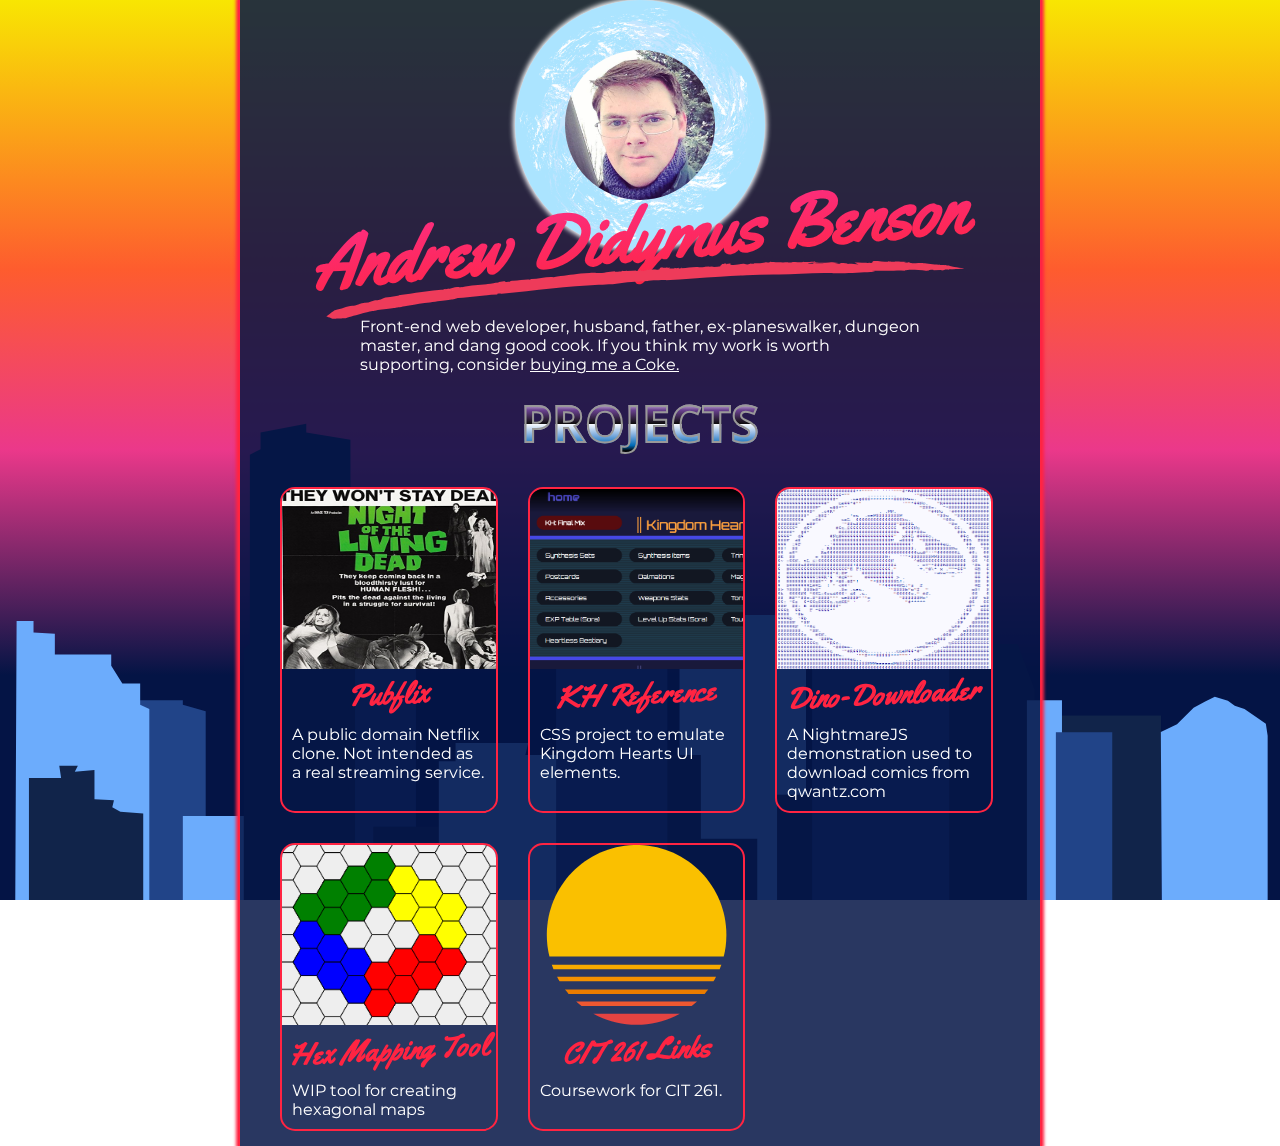
==== index.html @ 4eb5bc78 "pubflix hotfix" ====
<!doctype html>

<html lang="en">

<head>
    <meta charset="utf-8">

    <title>Andrew Didymus Benson</title>

    <link rel="stylesheet" href="./styles.css">

    <link href="https://fonts.googleapis.com/css?family=Sarina|Open+Sans:800|Yellowtail|Montserrat" rel="stylesheet">

</head>

<body>
    <script src="./scripts.js"></script>
    <div class="mybg"><img src="./img/skyline.svg"/></div>
    <div class="wrapper">
        <div class="rows">
            <div class="bg"></div>
            <div class="billboard">
                <div class="img-frame"></div>
                <div class="img-wrap"><img id="selfie" src="./img/me.jpg" alt="Dashing photo of Andrew Didymus Benson wearing a fetching scarf."></div>

                <h1>Andrew Didymus Benson<div class="stroke"></div></h1>

                <p class="subtitle">Front-end web developer, husband, father, ex-planeswalker, dungeon master, and dang good cook. If you think my work is worth supporting, consider <a href="http://paypal.me/theonlydidymus/1.56">buying me a Coke.</a></p>
            </div>
            <div class="projects">
                <h2>PROJECTS</h2>
                <div class="cards">
                        <div class="card">
                                <a href="./pubflix">
                                    <div class="card-img">
                                        <img src="./img/livingdead.jpg">
                                    </div>
                                    <div class="card-title">
                                        <h3>Pubflix</h3>
                                    </div>
                                    <div class="card-display">
                                        <p>A public domain Netflix clone. Not intended as a real streaming service.</p>
                                    </div>
                                </a>
                            </div>
                    <div class="card">
                        <a href="https://didymusbenson.github.io/kh-tools/">
                            <div class="card-img">
                                <img src="./img/khtools.PNG">
                            </div>
                            <div class="card-title">
                                <h3>KH Reference</h3>
                            </div>
                            <div class="card-display">
                                <p>CSS project to emulate Kingdom Hearts UI elements.</p>
                            </div>
                        </a>
                    </div>

                    <div class="card">
                        <a href="https://github.com/didymusbenson/download-dinosaurs">
                            <div class="card-img">
                                <img src="./img/dinodownload.PNG">
                            </div>
                            <div class="card-title">
                                <h3>Dino-Downloader</h3>
                            </div>
                            <div class="card-display">
                                <p>A NightmareJS demonstration used to download comics from qwantz.com</p>
                            </div>
                        </a>
                    </div>
                    <div class="card">
                        <a href="https://didymusbenson.github.io/Hex-Mapping-Tool/">
                            <div class="card-img">
                                <img src="./img/hexmaps.PNG">
                            </div>
                            <div class="card-title">
                                <h3>Hex Mapping Tool</h3>
                            </div>
                            <div class="card-display">
                                <p>WIP tool for creating hexagonal maps</p>
                            </div>
                        </a>
                    </div>

                    <div class="card">
                        <a href="./cit261">
                            <div class="card-img">
                                <img src="./img/moon2.svg">
                            </div>
                            <div class="card-title">
                                <h3>CIT 261 Links</h3>
                            </div>
                            <div class="card-display">
                                <p>Coursework for CIT 261.</p>
                            </div>
                        </a>
                    </div>


                </div>
                <div>
                    <p class="subtitle"></p>
                </div>
            </div>
        </div>


    </div>
</body>

</html>
---- styles.css ----
body{margin:0;
    }
.mybg{
    height:100vh;
    width:100vw;
    position:fixed;
    overflow:hidden;
    background-attachment:fixed;
    background-size:100vh 100vw;
    background:linear-gradient(0deg, #041445 25%, #EB388A 50%, #FE5C2E 70%, #F8E602);
}
.mybg img{
    position:absolute;
    bottom:-50px;
}
/****** GLOBAL STYLES ****************/
.img-wrap{border-radius:9999em; height:150px; width:150px; position:relative; overflow:hidden;display:inline-block;}
.img-wrap img{ width:100%;}
#selfie{margin-top:-10px;}
/*************************************/
.img-frame{position:absolute;border-radius:9999em;height:250px;width:250px;left:calc(50% - 125px); top:0px;
background:#C1E3FE;
background-image:url('./img/moon.PNG');
 background-size:cover;

     box-shadow: 0 0 5px 2px #fff;
    box-sizing:border-box;
}


h1{margin-top:-20px;position:relative;font-family:'Yellowtail',sans-serif;color:#FF2442; font-size:75px; margin-bottom:30px;
  background: -webkit-linear-gradient(#FB2F88, #FF2442);
  -webkit-background-clip: text;
  -webkit-text-fill-color: transparent;

    z-index:1;
    transform:rotate(-5deg);
}
.stroke{position:absolute;
    z-index:0;
    background-image:url('./img/underline.svg');background-repeat:no-repeat; background-size:100% 100%;
    height:30px;width:80%;left:10%;bottom:-10px;

}



h2{margin:15px;
    font-family:'Open Sans',sans-serif;color:#FEC900;font-size:50px;font-weight:bold;

  background: rgba(252,242,253,1);
background: -moz-linear-gradient(top, rgba(252,242,253,1) 0%, rgba(252,242,253,1) 18%, rgba(106,65,144,1) 31%, rgba(15,13,15,1) 51%, rgba(253,253,255,1) 51%, rgba(124,171,222,1) 68%, rgba(0,106,181,1) 83%, rgba(0,0,0,1) 91%, rgba(0,0,0,1) 100%);
background: -webkit-gradient(left top, left bottom, color-stop(0%, rgba(252,242,253,1)), color-stop(18%, rgba(252,242,253,1)), color-stop(31%, rgba(106,65,144,1)), color-stop(51%, rgba(15,13,15,1)), color-stop(51%, rgba(253,253,255,1)), color-stop(68%, rgba(124,171,222,1)), color-stop(83%, rgba(0,106,181,1)), color-stop(91%, rgba(0,0,0,1)), color-stop(100%, rgba(0,0,0,1)));
background: -webkit-linear-gradient(top, rgba(252,242,253,1) 0%, rgba(252,242,253,1) 18%, rgba(106,65,144,1) 31%, rgba(15,13,15,1) 51%, rgba(253,253,255,1) 51%, rgba(124,171,222,1) 68%, rgba(0,106,181,1) 83%, rgba(0,0,0,1) 91%, rgba(0,0,0,1) 100%);
background: -o-linear-gradient(top, rgba(252,242,253,1) 0%, rgba(252,242,253,1) 18%, rgba(106,65,144,1) 31%, rgba(15,13,15,1) 51%, rgba(253,253,255,1) 51%, rgba(124,171,222,1) 68%, rgba(0,106,181,1) 83%, rgba(0,0,0,1) 91%, rgba(0,0,0,1) 100%);
background: -ms-linear-gradient(top, rgba(252,242,253,1) 0%, rgba(252,242,253,1) 18%, rgba(106,65,144,1) 31%, rgba(15,13,15,1) 51%, rgba(253,253,255,1) 51%, rgba(124,171,222,1) 68%, rgba(0,106,181,1) 83%, rgba(0,0,0,1) 91%, rgba(0,0,0,1) 100%);
background: linear-gradient(to bottom, rgba(252,242,253,1) 0%, rgba(252,242,253,1) 18%, rgba(106,65,144,1) 31%, rgba(15,13,15,1) 51%, rgba(253,253,255,1) 51%, rgba(124,171,222,1) 68%, rgba(0,106,181,1) 83%, rgba(0,0,0,1) 91%, rgba(0,0,0,1) 100%);
filter: progid:DXImageTransform.Microsoft.gradient( startColorstr='#fcf2fd', endColorstr='#000000', GradientType=0 );

  -webkit-background-clip: text;
  -webkit-text-fill-color: transparent;

    /*Make it better */
   -webkit-text-stroke: 2px #999;

}



.wrapper{display:flex; clear:both; justify-content:center;align-items:center;}

.rows{text-align:center;width:800px;position:relative; border-left:2px solid #FF2442; border-right:2px solid #FF2442;;background:rgba(4,20,69,0.85);min-height:100vh; box-shadow:0px 0px 3px 2px #FF2442; }
.billboard{ padding-top:50px;}
.subtitle{color:white; font-family:'Montserrat',sans-serif;width:70%;margin:0 auto; text-align:left;}
.projects{padding:0px 25px;
/*    background-image:url('./img/rwave.svg');*/

    background-repeat:no-repeat; background-position:center;

}


.centered{text-align:center;}
.cards{display:flex;flex-flow:row wrap;}
.card:hover{box-shadow:0px 0px 3px 2px #FF2442; transition:0.2s ease-out; transform: scale(1.05);}

.card{
    flex: 0 calc(33% - 34px);
    min-height:250px;
    border-radius:15px;
    overflow:hidden;
    margin:15px;
    cursor:pointer;
    transition:0.2s ease-out;
    border:2px solid #FF2442;
    font-family:'Montserrat',sans-serif;
}

.card-img{width:100%;height:180px; overflow:hidden;}
.card-img img{ height:180px;min-width:100%;}
.card-title h3{margin:5px;font-family:'Yellowtail';font-size:30px; color:#FF2442;font-weight:bold;transform:rotate(-3deg);}
.card-display p{margin:10px;text-align:left;}
.card a{text-decoration:none; color:white;}
.subtitle a{color:white;}



/*************** CIT 261 ********************/
#cit261{    width:40%; margin-left:30%;}
 .cit261{
     text-decoration:none;
      background-image:url(./img/moon2.svg);
     background-color:#ffc55a;
     background-size:20% auto;
     background-repeat:no-repeat;
     background-position:center 60px;
    border:2px solid #FF2442;
    border-radius:15px;
     transition: 0.2s ease-out;
}
.cit261:hover{
    background-position:center center;
    background-size:110% auto;
    box-shadow:0px 0px 3px 2px #FF2442;
    transform: scale(1.05);
    transition:scale 0.2s ease-out, background .5s ease-out;
}

.cit261 p{ transform:rotate(-3deg);padding:5px 10px;margin:0;    }
.cit261link{
    font-family:'Yellowtail';
    font-size:30px;
    color: #FF2442;
    font-weight:bold;
    text-decoration:none;
}



/***********************************************************************************
************** MEDIA SCREENS *******************************************************
***********************************************************************************/
/* Smartphones (portrait and landscape) ----------- */
@media only screen and (min-device-width : 320px) and (max-device-width : 480px) {
/* Styles */
}

/* Smartphones (landscape) ----------- */
@media only screen and (min-width : 321px) {
/* Styles */
}

/* Smartphones (portrait) ----------- */
@media only screen and (max-width : 320px) {
/* Styles */
}

/* iPads (portrait and landscape) ----------- */
@media only screen and (min-device-width : 768px) and (max-device-width : 1024px) {
/* Styles */
}

/* iPads (landscape) ----------- */
@media only screen and (min-device-width : 768px) and (max-device-width : 1024px) and (orientation : landscape) {
/* Styles */
}

/* iPads (portrait) ----------- */
@media only screen and (min-device-width : 768px) and (max-device-width : 1024px) and (orientation : portrait) {
/* Styles */
}
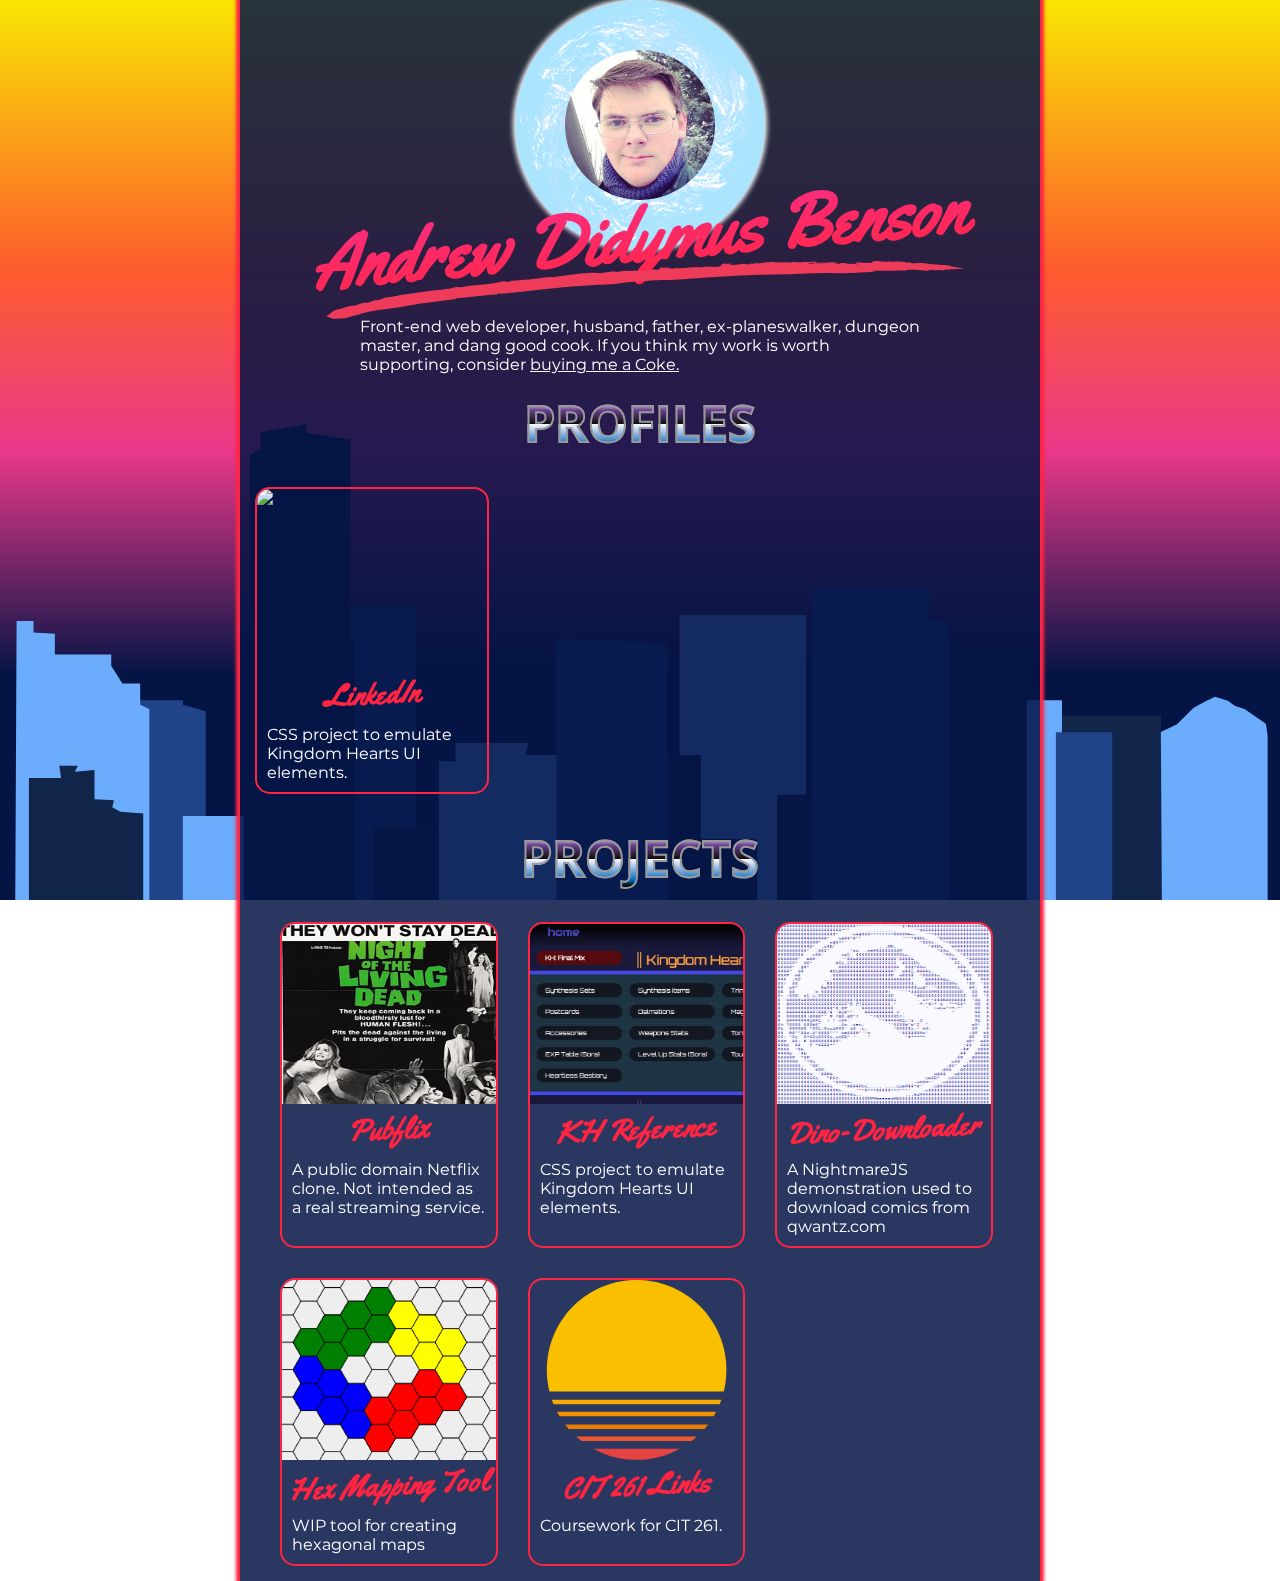
==== commit 2bd8ea9c: "modified some junk" ====
--- a/index.html
+++ b/index.html
@@ -26,7 +26,27 @@
                 <h1>Andrew Didymus Benson<div class="stroke"></div></h1>
 
                 <p class="subtitle">Front-end web developer, husband, father, ex-planeswalker, dungeon master, and dang good cook. If you think my work is worth supporting, consider <a href="http://paypal.me/theonlydidymus/1.56">buying me a Coke.</a></p>
+
             </div>
+             <div>
+                 <h2>PROFILES</h2>
+                 <div class="cards">
+                  <div class="card">
+                        <a href="https://www.linkedin.com/in/didymus">
+                            <div class="card-img">
+                                <img src="./img/in.PNG">
+                            </div>
+                            <div class="card-title">
+                                <h3>LinkedIn</h3>
+                            </div>
+                            <div class="card-display">
+                                <p>CSS project to emulate Kingdom Hearts UI elements.</p>
+                            </div>
+                        </a>
+                    </div>
+
+                 </div>
+                </div>
             <div class="projects">
                 <h2>PROJECTS</h2>
                 <div class="cards">
--- a/styles.css
+++ b/styles.css
@@ -67,7 +67,7 @@
 
 
 
-.wrapper{display:flex; clear:both; justify-content:center;align-items:center;}
+.wrapper{display:flex; justify-content:center;align-items:center;}
 
 .rows{text-align:center;width:800px;position:relative; border-left:2px solid #FF2442; border-right:2px solid #FF2442;;background:rgba(4,20,69,0.85);min-height:100vh; box-shadow:0px 0px 3px 2px #FF2442; }
 .billboard{ padding-top:50px;}
@@ -134,7 +134,9 @@
     font-weight:bold;
     text-decoration:none;
 }
+/********************/
 
+/********************/
 
 
 /***********************************************************************************
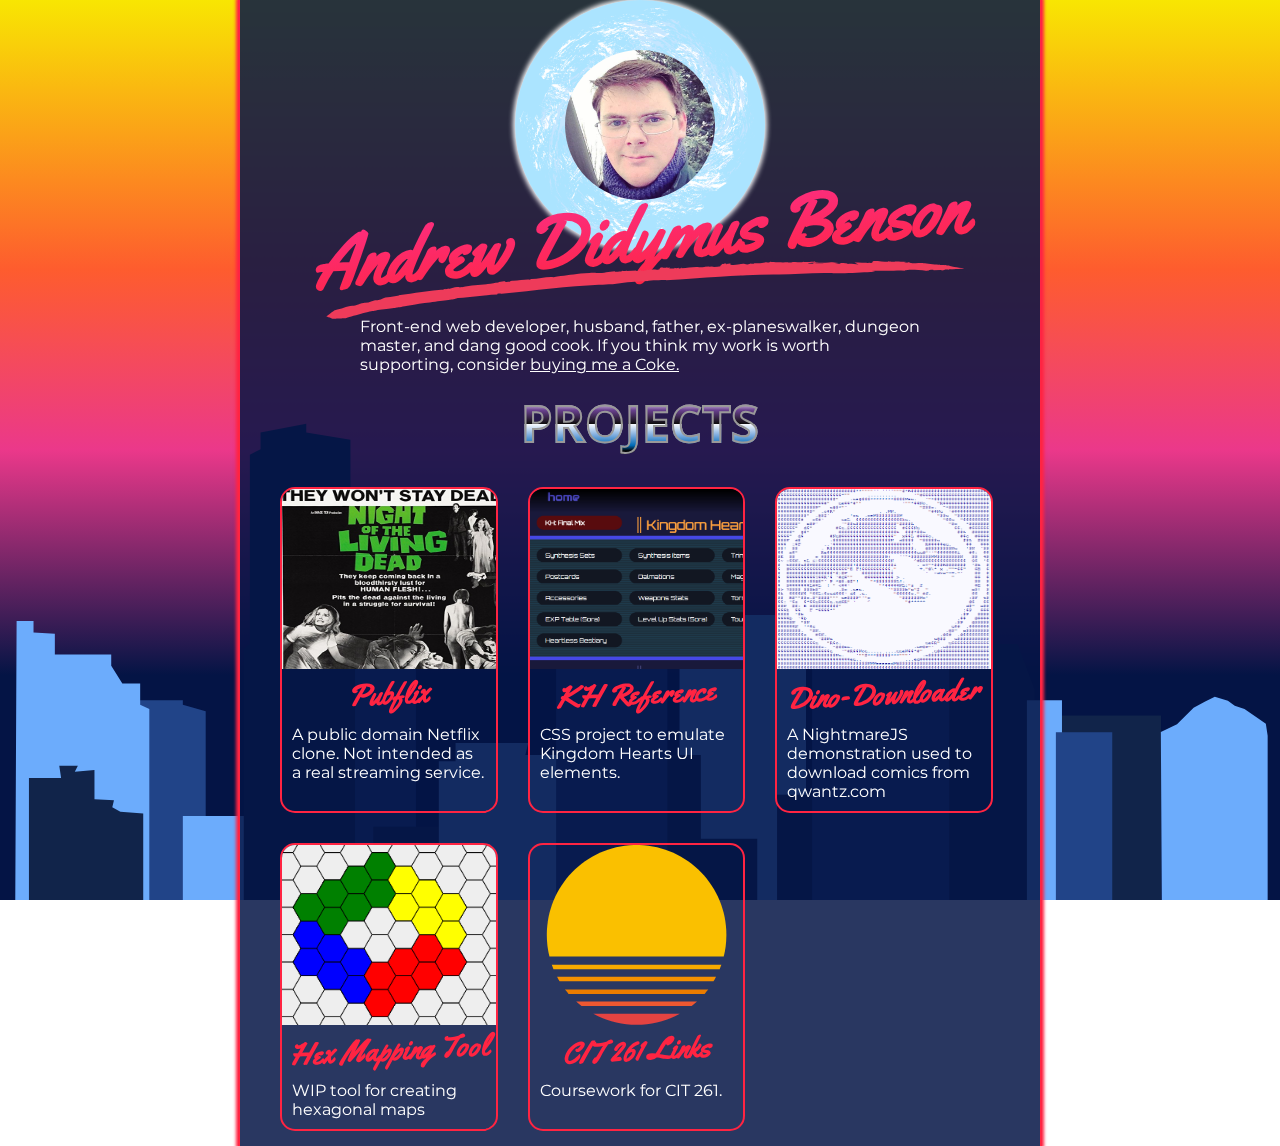
==== commit ece4a896: "hotfix" ====
--- a/index.html
+++ b/index.html
@@ -28,6 +28,7 @@
                 <p class="subtitle">Front-end web developer, husband, father, ex-planeswalker, dungeon master, and dang good cook. If you think my work is worth supporting, consider <a href="http://paypal.me/theonlydidymus/1.56">buying me a Coke.</a></p>
 
             </div>
+<!--
              <div>
                  <h2>PROFILES</h2>
                  <div class="cards">
@@ -47,6 +48,7 @@
 
                  </div>
                 </div>
+-->
             <div class="projects">
                 <h2>PROJECTS</h2>
                 <div class="cards">
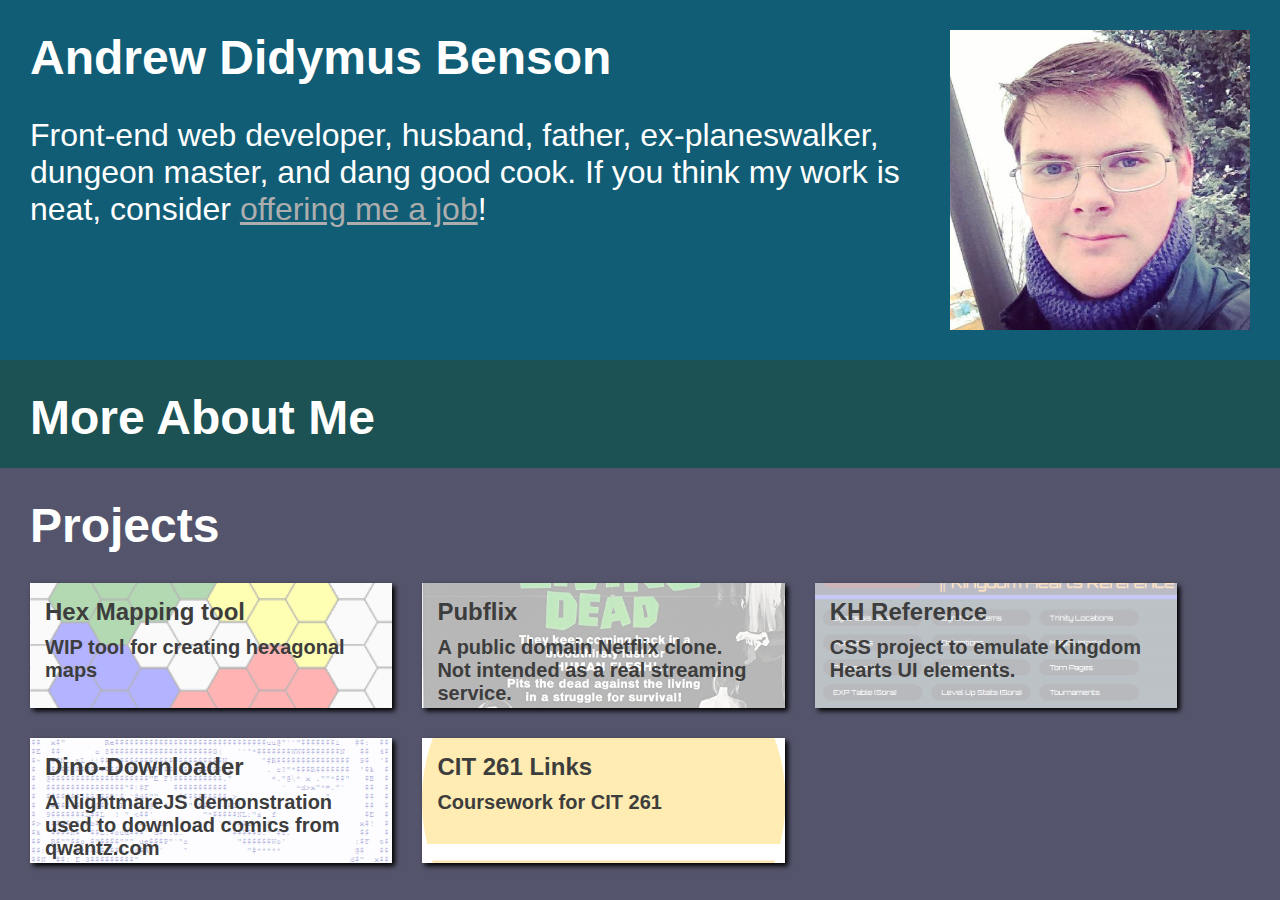
==== commit 441e7cbc: "finger's crossed!" ====
--- a/index.html
+++ b/index.html
@@ -1,135 +1,77 @@
 <!doctype html>
-
 <html lang="en">
-
 <head>
     <meta charset="utf-8">
+    <title>Andrew Didymus Benson</title>
+    <link rel="stylesheet" href="./styles.css">
+    <link href="https://fonts.googleapis.com/css?family=Sarina|Open+Sans:800|Yellowtail|Montserrat" rel="stylesheet">
+</head>
+<body>
+    <div class="section billboard">
+        <div>
+            <div>
+                <h2>Andrew Didymus Benson</h2>
+                <p>Front-end web developer, husband, father, ex-planeswalker, dungeon master, and dang good cook. If you think my work is neat, consider <a href="https://linkedin.com/in/didymus">offering me a job</a>!</p>
+            </div>
+            <div class="selfie"></div>
+        </div>
+    </div>
+    <div class="section about collapse">
+        <h2>More About Me</h2>
+        <div>
+            <p>I've spent the past four years studying to be the best at what I do. From classwork, to professional projects, to personal passion projects, I'm constantly improving my development skills. I just love learning new things.</p>
+            <p>Some of my favorite things include Science Fiction, Kung Fu, meaty pizza, homemade alfredo sauce, and Spider-Man. Ask me about my favorite comics and we can talk all day about <em>Spidey Loves MJ</em>, an underrated classic.</p>
+            <p>In the workplace I bring a sense of teamwork, urgency, and precision. I'll champion Agile methods forever. I hope to work somewhere that I can be challenged, and accomplish something meaningful I can be proud of.</p>
+        </div>
+    </div>
+    <div class="section projects">
+        <h2>Projects</h2>
+        <div class="cards">
+            <div class="card" style="background-image:url(./img/hexmaps.PNG);">
+                <a href="./Hex-Mapping-Tool">
+                <div class="carddesc" >
+                <h3>Hex Mapping tool</h3>
+                    <p>WIP tool for creating hexagonal maps</p>
+                </div>
+                </a>
+            </div>
+                        <div class="card" style="background-image:url(./img/livingdead.jpg);">
+                <a href="./pubflix">
+                <div class="carddesc">
+                <h3>Pubflix</h3>
+                    <p>A public domain Netflix clone. Not intended as a real streaming service.</p>
+                </div>
+                </a>
+            </div>
+                        <div class="card" style="background-image:url(./img/khtools.PNG);">
+                <a href="./kh-tools">
+                <div class="carddesc">
+                <h3>KH Reference</h3>
+                    <p>CSS project to emulate Kingdom Hearts UI elements.</p>
+                </div>
+                </a>
+            </div>
+                        <div class="card" style="background-image:url(./img/dinodownload.PNG);">
+                <a href="https://github.com/didymusbenson/download-dinosaurs">
 
-    <title>Andrew Didymus Benson</title>
-
-    <link rel="stylesheet" href="./styles.css">
-
-    <link href="https://fonts.googleapis.com/css?family=Sarina|Open+Sans:800|Yellowtail|Montserrat" rel="stylesheet">
-
-</head>
-
-<body>
-    <script src="./scripts.js"></script>
-    <div class="mybg"><img src="./img/skyline.svg"/></div>
-    <div class="wrapper">
-        <div class="rows">
-            <div class="bg"></div>
-            <div class="billboard">
-                <div class="img-frame"></div>
-                <div class="img-wrap"><img id="selfie" src="./img/me.jpg" alt="Dashing photo of Andrew Didymus Benson wearing a fetching scarf."></div>
-
-                <h1>Andrew Didymus Benson<div class="stroke"></div></h1>
-
-                <p class="subtitle">Front-end web developer, husband, father, ex-planeswalker, dungeon master, and dang good cook. If you think my work is worth supporting, consider <a href="http://paypal.me/theonlydidymus/1.56">buying me a Coke.</a></p>
-
+                <div class="carddesc">
+                <h3>Dino-Downloader</h3>
+                    <p>A NightmareJS demonstration used to download comics from qwantz.com</p>
+                </div>
+                </a>
             </div>
-<!--
-             <div>
-                 <h2>PROFILES</h2>
-                 <div class="cards">
-                  <div class="card">
-                        <a href="https://www.linkedin.com/in/didymus">
-                            <div class="card-img">
-                                <img src="./img/in.PNG">
-                            </div>
-                            <div class="card-title">
-                                <h3>LinkedIn</h3>
-                            </div>
-                            <div class="card-display">
-                                <p>CSS project to emulate Kingdom Hearts UI elements.</p>
-                            </div>
-                        </a>
-                    </div>
-
-                 </div>
+                        <div class="card" style="background-image:url(./img/moon2.svg);">
+                <a href="./cit261">
+                <div class="carddesc">
+                <h3>CIT 261 Links</h3>
+                    <p>Coursework for CIT 261</p>
                 </div>
--->
-            <div class="projects">
-                <h2>PROJECTS</h2>
-                <div class="cards">
-                        <div class="card">
-                                <a href="./pubflix">
-                                    <div class="card-img">
-                                        <img src="./img/livingdead.jpg">
-                                    </div>
-                                    <div class="card-title">
-                                        <h3>Pubflix</h3>
-                                    </div>
-                                    <div class="card-display">
-                                        <p>A public domain Netflix clone. Not intended as a real streaming service.</p>
-                                    </div>
-                                </a>
-                            </div>
-                    <div class="card">
-                        <a href="https://didymusbenson.github.io/kh-tools/">
-                            <div class="card-img">
-                                <img src="./img/khtools.PNG">
-                            </div>
-                            <div class="card-title">
-                                <h3>KH Reference</h3>
-                            </div>
-                            <div class="card-display">
-                                <p>CSS project to emulate Kingdom Hearts UI elements.</p>
-                            </div>
-                        </a>
-                    </div>
-
-                    <div class="card">
-                        <a href="https://github.com/didymusbenson/download-dinosaurs">
-                            <div class="card-img">
-                                <img src="./img/dinodownload.PNG">
-                            </div>
-                            <div class="card-title">
-                                <h3>Dino-Downloader</h3>
-                            </div>
-                            <div class="card-display">
-                                <p>A NightmareJS demonstration used to download comics from qwantz.com</p>
-                            </div>
-                        </a>
-                    </div>
-                    <div class="card">
-                        <a href="https://didymusbenson.github.io/Hex-Mapping-Tool/">
-                            <div class="card-img">
-                                <img src="./img/hexmaps.PNG">
-                            </div>
-                            <div class="card-title">
-                                <h3>Hex Mapping Tool</h3>
-                            </div>
-                            <div class="card-display">
-                                <p>WIP tool for creating hexagonal maps</p>
-                            </div>
-                        </a>
-                    </div>
-
-                    <div class="card">
-                        <a href="./cit261">
-                            <div class="card-img">
-                                <img src="./img/moon2.svg">
-                            </div>
-                            <div class="card-title">
-                                <h3>CIT 261 Links</h3>
-                            </div>
-                            <div class="card-display">
-                                <p>Coursework for CIT 261.</p>
-                            </div>
-                        </a>
-                    </div>
+                </a>
+            </div>
 
 
-                </div>
-                <div>
-                    <p class="subtitle"></p>
-                </div>
-            </div>
         </div>
-
-
     </div>
+<script src="./scripts.js"></script>
 </body>
-
 </html>
--- a/styles.css
+++ b/styles.css
@@ -1,173 +1,83 @@
-body{margin:0;
-    }
-.mybg{
-    height:100vh;
-    width:100vw;
-    position:fixed;
-    overflow:hidden;
-    background-attachment:fixed;
-    background-size:100vh 100vw;
-    background:linear-gradient(0deg, #041445 25%, #EB388A 50%, #FE5C2E 70%, #F8E602);
-}
-.mybg img{
-    position:absolute;
-    bottom:-50px;
-}
-/****** GLOBAL STYLES ****************/
-.img-wrap{border-radius:9999em; height:150px; width:150px; position:relative; overflow:hidden;display:inline-block;}
-.img-wrap img{ width:100%;}
-#selfie{margin-top:-10px;}
-/*************************************/
-.img-frame{position:absolute;border-radius:9999em;height:250px;width:250px;left:calc(50% - 125px); top:0px;
-background:#C1E3FE;
-background-image:url('./img/moon.PNG');
- background-size:cover;
+body{margin:0;font-family:sans-serif;background-color:#54556c;}
+a{color:#adadad;transition:.1s ease-in-out;}
+a:visited{color:#adadad; transition:.1s ease-in-out;}
+a:hover,a:active{color:white;transition:.1s ease-in-out;}
+/*BASIC RULES*/
+.section{max-height:100vh;bottom:0; width:100%;min-width:600px;}
+.section > div{max-height:40vh; display:flex;width:100%;flex-direction:row;  flex-wrap:wrap;}
+.section > h2{padding:30px;}
+.section  p{color: white;font-size:2rem;}
+h2{color:white; font-size:3rem; margin:0;}
 
-     box-shadow: 0 0 5px 2px #fff;
-    box-sizing:border-box;
+/*BILLBOARD*/
+.billboard{top:0;background-color:#115d76;z-index:0;height:360px;}
+.billboard > div > div{max-width:calc(100% - 360px);max-height:calc(40vh - 30px;);padding:30px;padding-right:0px;box-sizing:border-box;}
+.billboard .selfie{width:300px; margin:30px ; height:300px;background-image:url("./img/me.jpg"); background-size:cover; background-position:50% 50%;}
+.billboard h2{margin:0;}
+
+/*MORE ABOUT ME*/
+.about{ height:calc(3rem + 60px); background-color:#1c5253;position:relative;z-index:2;}
+
+.about{ height:calc(3rem + 60px); background-color:#1c5253;position:relative;z-index:2; }
+.about p {padding:0px 30px;margin:0; width:calc(33% - 60px); flex-grow:1; font-size:1.5rem;}
+.about{height:40vh;
+-webkit-transition: all 500ms cubic-bezier(0.145, 0.860, 0.390, 1);
+-webkit-transition: all 500ms cubic-bezier(0.145, 0.860, 0.390, 1.420);
+   -moz-transition: all 500ms cubic-bezier(0.145, 0.860, 0.390, 1.420);
+     -o-transition: all 500ms cubic-bezier(0.145, 0.860, 0.390, 1.420);
+        transition: all 500ms cubic-bezier(0.145, 0.860, 0.390, 1.420);
 }
 
 
-h1{margin-top:-20px;position:relative;font-family:'Yellowtail',sans-serif;color:#FF2442; font-size:75px; margin-bottom:30px;
-  background: -webkit-linear-gradient(#FB2F88, #FF2442);
-  -webkit-background-clip: text;
-  -webkit-text-fill-color: transparent;
-
-    z-index:1;
-    transform:rotate(-5deg);
-}
-.stroke{position:absolute;
-    z-index:0;
-    background-image:url('./img/underline.svg');background-repeat:no-repeat; background-size:100% 100%;
-    height:30px;width:80%;left:10%;bottom:-10px;
-
+.about.collapse{height:calc(3rem + 60px);
+-webkit-transition: all 500ms cubic-bezier(0.590, 0, 0.810, 0.095);
+-webkit-transition: all 500ms cubic-bezier(0.590, -0.150, 0.810, 0.095);
+   -moz-transition: all 500ms cubic-bezier(0.590, -0.150, 0.810, 0.095);
+     -o-transition: all 500ms cubic-bezier(0.590, -0.150, 0.810, 0.095);
+        transition: all 500ms cubic-bezier(0.590, -0.150, 0.810, 0.095);
 }
 
 
-
-h2{margin:15px;
-    font-family:'Open Sans',sans-serif;color:#FEC900;font-size:50px;font-weight:bold;
-
-  background: rgba(252,242,253,1);
-background: -moz-linear-gradient(top, rgba(252,242,253,1) 0%, rgba(252,242,253,1) 18%, rgba(106,65,144,1) 31%, rgba(15,13,15,1) 51%, rgba(253,253,255,1) 51%, rgba(124,171,222,1) 68%, rgba(0,106,181,1) 83%, rgba(0,0,0,1) 91%, rgba(0,0,0,1) 100%);
-background: -webkit-gradient(left top, left bottom, color-stop(0%, rgba(252,242,253,1)), color-stop(18%, rgba(252,242,253,1)), color-stop(31%, rgba(106,65,144,1)), color-stop(51%, rgba(15,13,15,1)), color-stop(51%, rgba(253,253,255,1)), color-stop(68%, rgba(124,171,222,1)), color-stop(83%, rgba(0,106,181,1)), color-stop(91%, rgba(0,0,0,1)), color-stop(100%, rgba(0,0,0,1)));
-background: -webkit-linear-gradient(top, rgba(252,242,253,1) 0%, rgba(252,242,253,1) 18%, rgba(106,65,144,1) 31%, rgba(15,13,15,1) 51%, rgba(253,253,255,1) 51%, rgba(124,171,222,1) 68%, rgba(0,106,181,1) 83%, rgba(0,0,0,1) 91%, rgba(0,0,0,1) 100%);
-background: -o-linear-gradient(top, rgba(252,242,253,1) 0%, rgba(252,242,253,1) 18%, rgba(106,65,144,1) 31%, rgba(15,13,15,1) 51%, rgba(253,253,255,1) 51%, rgba(124,171,222,1) 68%, rgba(0,106,181,1) 83%, rgba(0,0,0,1) 91%, rgba(0,0,0,1) 100%);
-background: -ms-linear-gradient(top, rgba(252,242,253,1) 0%, rgba(252,242,253,1) 18%, rgba(106,65,144,1) 31%, rgba(15,13,15,1) 51%, rgba(253,253,255,1) 51%, rgba(124,171,222,1) 68%, rgba(0,106,181,1) 83%, rgba(0,0,0,1) 91%, rgba(0,0,0,1) 100%);
-background: linear-gradient(to bottom, rgba(252,242,253,1) 0%, rgba(252,242,253,1) 18%, rgba(106,65,144,1) 31%, rgba(15,13,15,1) 51%, rgba(253,253,255,1) 51%, rgba(124,171,222,1) 68%, rgba(0,106,181,1) 83%, rgba(0,0,0,1) 91%, rgba(0,0,0,1) 100%);
-filter: progid:DXImageTransform.Microsoft.gradient( startColorstr='#fcf2fd', endColorstr='#000000', GradientType=0 );
-
-  -webkit-background-clip: text;
-  -webkit-text-fill-color: transparent;
-
-    /*Make it better */
-   -webkit-text-stroke: 2px #999;
-
-}
+/*PROJECTS*/
+.projects{background-color:#54556c;z-index:4;position:relative;min-height:calc(100vh - 3rem - 420px);}
 
 
+/*CARDS*/
+.cards{max-width:calc(100vw - 30px); margin-left:15px; align-items:flex-start;}
+.card { flex-grow:1; max-width:calc(33vw - 60px); min-width:250px; margin:0px 15px 30px 15px; height:125px;background-color:white; display:flex;overflow:hidden;
+background-size:cover;background-position:50% 50%; position:relative;
+    box-shadow:3px 3px 5px black;
+    transition:.1s ease-in;
+}
+.carddesc{ width:calc(100% - 30px);padding:15px;}
 
-.wrapper{display:flex; justify-content:center;align-items:center;}
+.card a{width:100%;height:100%; background-color:rgba(255,255,255,0.7);text-decoration:none;}
+.card:hover{transform:scale(1.05); transition:.1s ease-out;transform-origin: bottom;}
 
-.rows{text-align:center;width:800px;position:relative; border-left:2px solid #FF2442; border-right:2px solid #FF2442;;background:rgba(4,20,69,0.85);min-height:100vh; box-shadow:0px 0px 3px 2px #FF2442; }
-.billboard{ padding-top:50px;}
-.subtitle{color:white; font-family:'Montserrat',sans-serif;width:70%;margin:0 auto; text-align:left;}
-.projects{padding:0px 25px;
-/*    background-image:url('./img/rwave.svg');*/
-
-    background-repeat:no-repeat; background-position:center;
-
-}
-
-
-.centered{text-align:center;}
-.cards{display:flex;flex-flow:row wrap;}
-.card:hover{box-shadow:0px 0px 3px 2px #FF2442; transition:0.2s ease-out; transform: scale(1.05);}
-
-.card{
-    flex: 0 calc(33% - 34px);
-    min-height:250px;
-    border-radius:15px;
-    overflow:hidden;
-    margin:15px;
-    cursor:pointer;
-    transition:0.2s ease-out;
-    border:2px solid #FF2442;
-    font-family:'Montserrat',sans-serif;
-}
-
-.card-img{width:100%;height:180px; overflow:hidden;}
-.card-img img{ height:180px;min-width:100%;}
-.card-title h3{margin:5px;font-family:'Yellowtail';font-size:30px; color:#FF2442;font-weight:bold;transform:rotate(-3deg);}
-.card-display p{margin:10px;text-align:left;}
-.card a{text-decoration:none; color:white;}
-.subtitle a{color:white;}
-
-
-
-/*************** CIT 261 ********************/
-#cit261{    width:40%; margin-left:30%;}
- .cit261{
-     text-decoration:none;
-      background-image:url(./img/moon2.svg);
-     background-color:#ffc55a;
-     background-size:20% auto;
-     background-repeat:no-repeat;
-     background-position:center 60px;
-    border:2px solid #FF2442;
-    border-radius:15px;
-     transition: 0.2s ease-out;
-}
-.cit261:hover{
-    background-position:center center;
-    background-size:110% auto;
-    box-shadow:0px 0px 3px 2px #FF2442;
-    transform: scale(1.05);
-    transition:scale 0.2s ease-out, background .5s ease-out;
-}
-
-.cit261 p{ transform:rotate(-3deg);padding:5px 10px;margin:0;    }
-.cit261link{
-    font-family:'Yellowtail';
-    font-size:30px;
-    color: #FF2442;
-    font-weight:bold;
-    text-decoration:none;
-}
-/********************/
-
-/********************/
+.carddesc h3{margin:0px 0px 10px 0px;color:#3d3d3d;font-size:1.5rem;}
+.card p{margin:0;font-size:1.25rem; font-weight:bold; color:#3d3d3d;margin-right:15px; }
 
 
 /***********************************************************************************
 ************** MEDIA SCREENS *******************************************************
 ***********************************************************************************/
-/* Smartphones (portrait and landscape) ----------- */
-@media only screen and (min-device-width : 320px) and (max-device-width : 480px) {
-/* Styles */
+/* Responsive text sizes for when VW gets wonky----------- */
+@media only screen and (max-width : 972px) {
+    h2{font-size:5vmin}
+.section  p{font-size:3vmin;}
+    .card {max-width:calc(50vw - 60px); }
+    .card p{font-size:2vmin;}
+    .about p {padding:0px 30px 30px 30px;margin:0; width:calc(50% - 60px);}
+    .about{height:40rem;}
+}
+@media only screen and (max-device-width : 972px) {
+    h2{font-size:5vmin}
+.section  p{font-size:3vmin;}
+
+    .card {max-width:calc(50vw - 60px); }
+    .card p{font-size:2vmin;}
+    .about p {padding:0px 30px 30px 30px;margin:0; width:calc(50% - 60px);}
+    .about{height:40rem;}
+
 }
 
-/* Smartphones (landscape) ----------- */
-@media only screen and (min-width : 321px) {
-/* Styles */
-}
-
-/* Smartphones (portrait) ----------- */
-@media only screen and (max-width : 320px) {
-/* Styles */
-}
-
-/* iPads (portrait and landscape) ----------- */
-@media only screen and (min-device-width : 768px) and (max-device-width : 1024px) {
-/* Styles */
-}
-
-/* iPads (landscape) ----------- */
-@media only screen and (min-device-width : 768px) and (max-device-width : 1024px) and (orientation : landscape) {
-/* Styles */
-}
-
-/* iPads (portrait) ----------- */
-@media only screen and (min-device-width : 768px) and (max-device-width : 1024px) and (orientation : portrait) {
-/* Styles */
-}
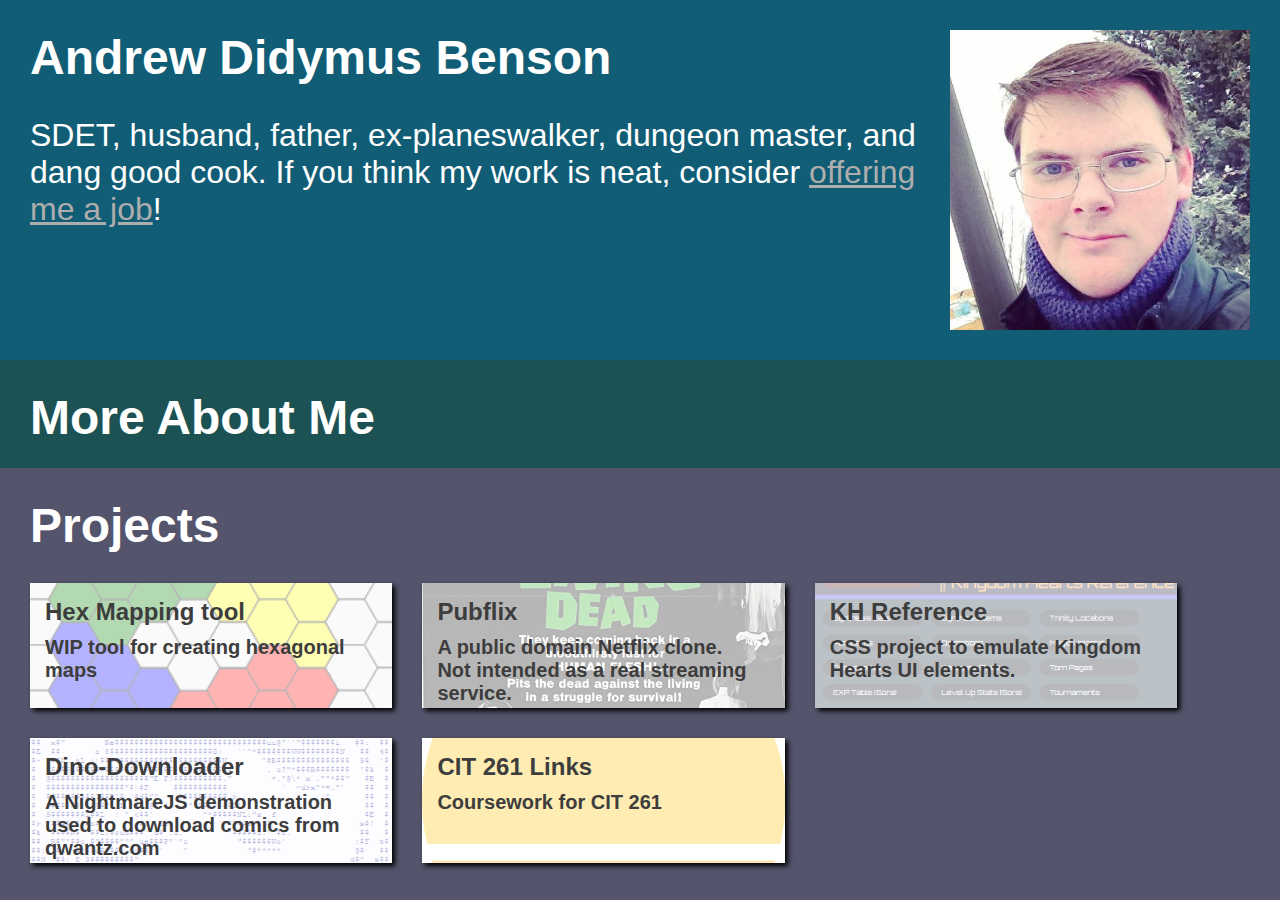
==== commit 198b55e0: "Update index.html" ====
--- a/index.html
+++ b/index.html
@@ -11,7 +11,7 @@
         <div>
             <div>
                 <h2>Andrew Didymus Benson</h2>
-                <p>Front-end web developer, husband, father, ex-planeswalker, dungeon master, and dang good cook. If you think my work is neat, consider <a href="https://linkedin.com/in/didymus">offering me a job</a>!</p>
+                <p>SDET, husband, father, ex-planeswalker, dungeon master, and dang good cook. If you think my work is neat, consider <a href="https://linkedin.com/in/didymus">offering me a job</a>!</p>
             </div>
             <div class="selfie"></div>
         </div>
--- a/styles.css
+++ b/styles.css
@@ -7,7 +7,7 @@
 .section > div{max-height:40vh; display:flex;width:100%;flex-direction:row;  flex-wrap:wrap;}
 .section > h2{padding:30px;}
 .section  p{color: white;font-size:2rem;}
-h2{color:white; font-size:3rem; margin:0;}
+h2{color:white; font-size:3rem; margin:0; cursor:context-menu;}
 
 /*BILLBOARD*/
 .billboard{top:0;background-color:#115d76;z-index:0;height:360px;}
@@ -17,7 +17,7 @@
 
 /*MORE ABOUT ME*/
 .about{ height:calc(3rem + 60px); background-color:#1c5253;position:relative;z-index:2;}
-
+.about h2{cursor:pointer;}
 .about{ height:calc(3rem + 60px); background-color:#1c5253;position:relative;z-index:2; }
 .about p {padding:0px 30px;margin:0; width:calc(33% - 60px); flex-grow:1; font-size:1.5rem;}
 .about{height:40vh;
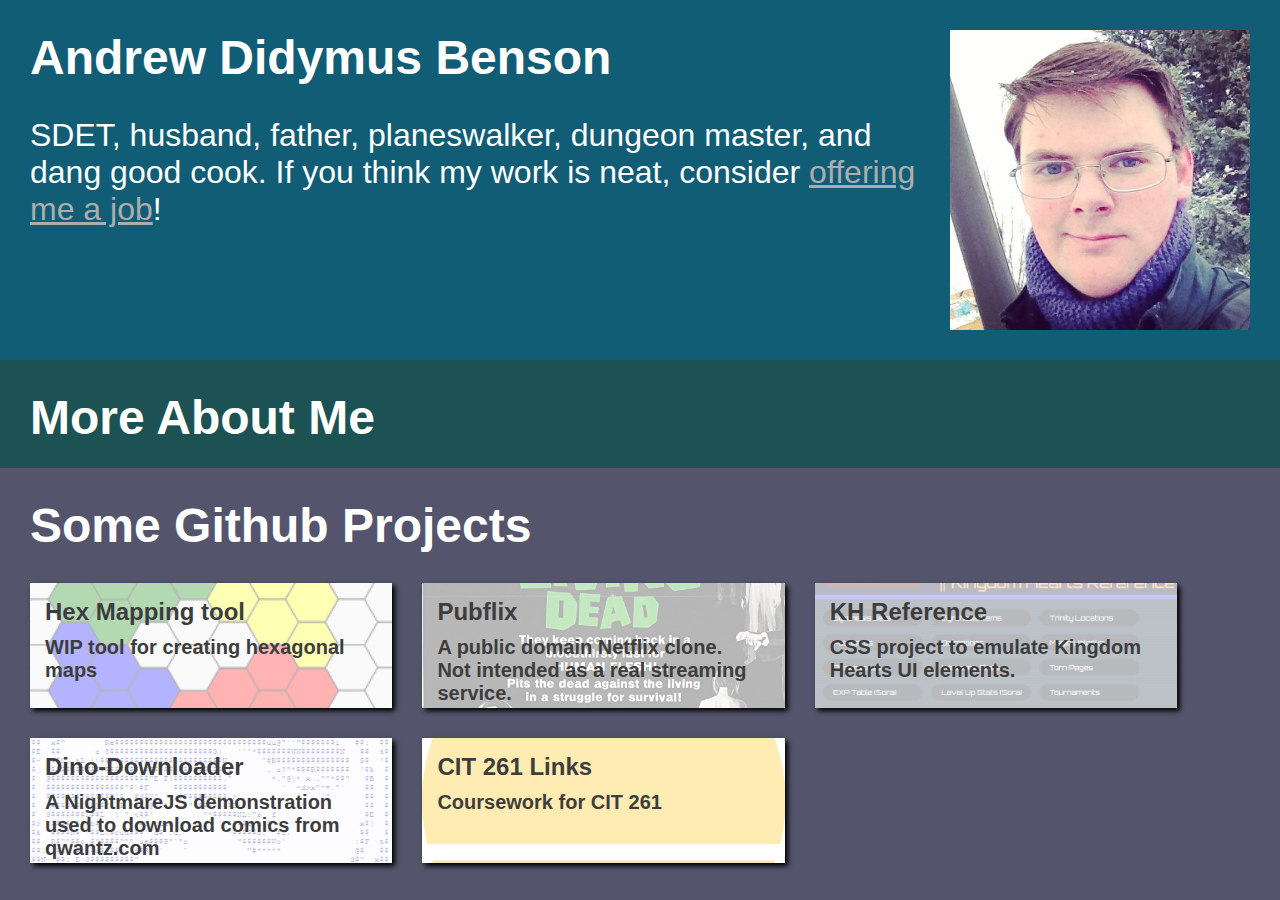
==== commit ef73a0fe: "Update index.html" ====
--- a/index.html
+++ b/index.html
@@ -11,21 +11,21 @@
         <div>
             <div>
                 <h2>Andrew Didymus Benson</h2>
-                <p>SDET, husband, father, ex-planeswalker, dungeon master, and dang good cook. If you think my work is neat, consider <a href="https://linkedin.com/in/didymus">offering me a job</a>!</p>
+                <p>SDET, husband, father, planeswalker, dungeon master, and dang good cook. If you think my work is neat, consider <a href="https://linkedin.com/in/didymus">offering me a job</a>!</p>
             </div>
             <div class="selfie"></div>
         </div>
     </div>
     <div class="section about collapse">
-        <h2>More About Me</h2>
+        <h2 id="more">More About Me</h2>
         <div>
-            <p>I've spent the past four years studying to be the best at what I do. From classwork, to professional projects, to personal passion projects, I'm constantly improving my development skills. I just love learning new things.</p>
+            <p>As an automation professional I have worked to produce 100% route coverage for API testing at Melaleuca, and led the full migration of the automated system testing from the legacy framework to netcoreapp 3.1</p>
             <p>Some of my favorite things include Science Fiction, Kung Fu, meaty pizza, homemade alfredo sauce, and Spider-Man. Ask me about my favorite comics and we can talk all day about <em>Spidey Loves MJ</em>, an underrated classic.</p>
             <p>In the workplace I bring a sense of teamwork, urgency, and precision. I'll champion Agile methods forever. I hope to work somewhere that I can be challenged, and accomplish something meaningful I can be proud of.</p>
         </div>
     </div>
     <div class="section projects">
-        <h2>Projects</h2>
+        <h2>Some Github Projects</h2>
         <div class="cards">
             <div class="card" style="background-image:url(./img/hexmaps.PNG);">
                 <a href="./Hex-Mapping-Tool">
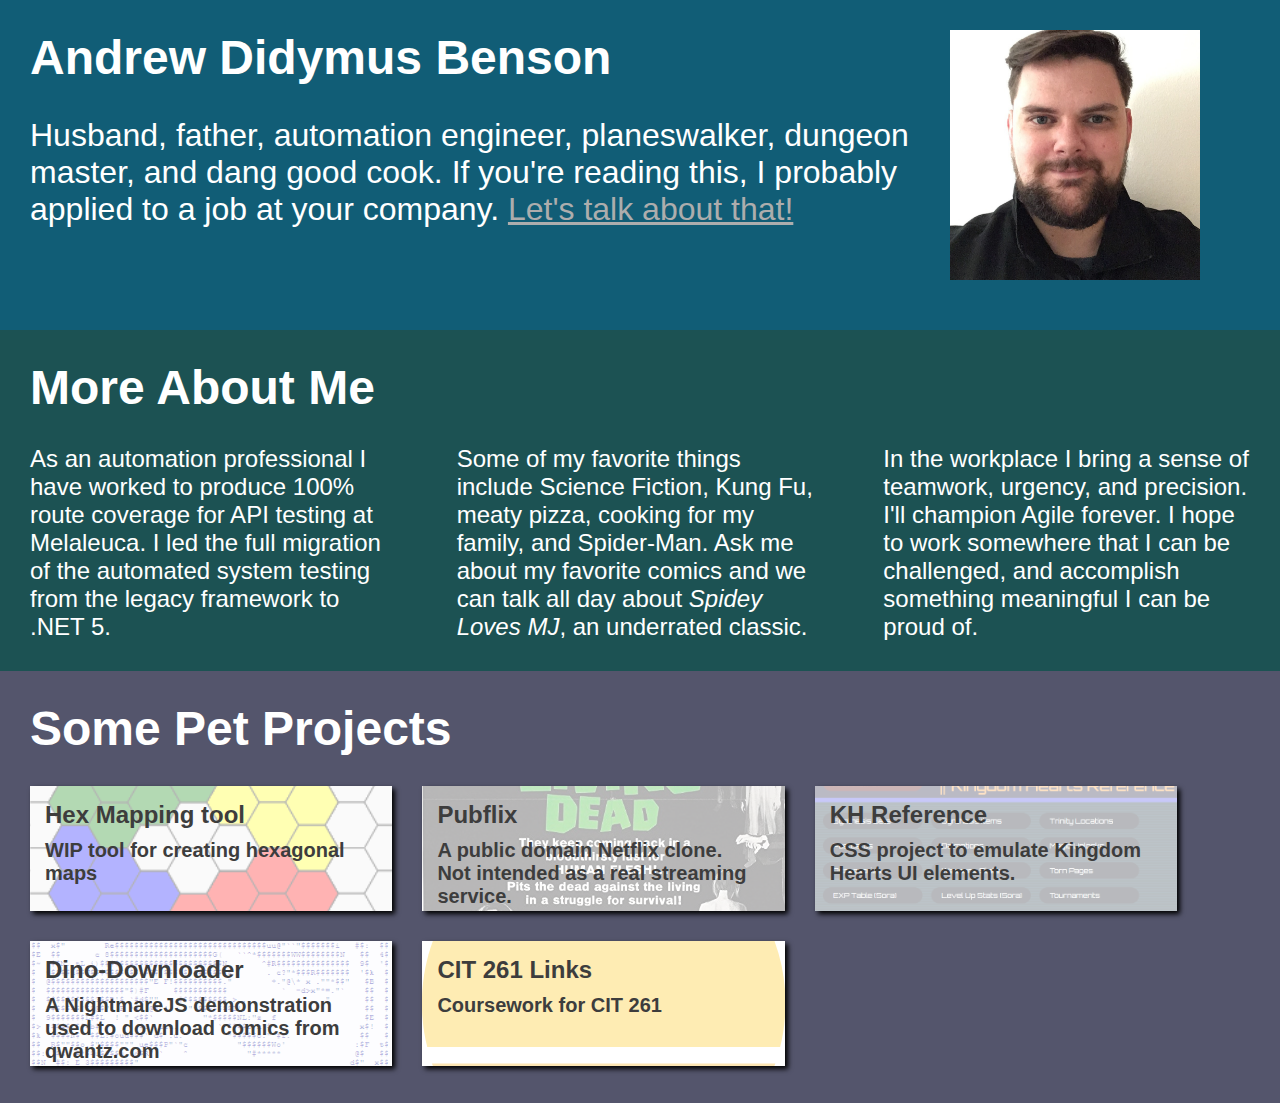
==== commit 5b9677fb: "updates" ====
--- a/index.html
+++ b/index.html
@@ -11,21 +11,22 @@
         <div>
             <div>
                 <h2>Andrew Didymus Benson</h2>
-                <p>SDET, husband, father, planeswalker, dungeon master, and dang good cook. If you think my work is neat, consider <a href="https://linkedin.com/in/didymus">offering me a job</a>!</p>
+                <p>Husband, father, automation engineer, planeswalker, dungeon master, and dang good cook. If you're reading this, I probably applied to a job at your company. <a href="https://linkedin.com/in/didymus">Let's talk about that!</a></p>
+               
             </div>
             <div class="selfie"></div>
         </div>
     </div>
-    <div class="section about collapse">
+    <div class="section about">
         <h2 id="more">More About Me</h2>
         <div>
-            <p>As an automation professional I have worked to produce 100% route coverage for API testing at Melaleuca, and led the full migration of the automated system testing from the legacy framework to netcoreapp 3.1</p>
-            <p>Some of my favorite things include Science Fiction, Kung Fu, meaty pizza, homemade alfredo sauce, and Spider-Man. Ask me about my favorite comics and we can talk all day about <em>Spidey Loves MJ</em>, an underrated classic.</p>
-            <p>In the workplace I bring a sense of teamwork, urgency, and precision. I'll champion Agile methods forever. I hope to work somewhere that I can be challenged, and accomplish something meaningful I can be proud of.</p>
+            <p>As an automation professional I have worked to produce 100% route coverage for API testing at Melaleuca. I led the full migration of the automated system testing from the legacy framework to .NET 5.</p>
+            <p>Some of my favorite things include Science Fiction, Kung Fu, meaty pizza, cooking for my family, and Spider-Man. Ask me about my favorite comics and we can talk all day about <em>Spidey Loves MJ</em>, an underrated classic.</p>
+            <p>In the workplace I bring a sense of teamwork, urgency, and precision. I'll champion Agile forever. I hope to work somewhere that I can be challenged, and accomplish something meaningful I can be proud of.</p>
         </div>
     </div>
     <div class="section projects">
-        <h2>Some Github Projects</h2>
+        <h2>Some Pet Projects</h2>
         <div class="cards">
             <div class="card" style="background-image:url(./img/hexmaps.PNG);">
                 <a href="./Hex-Mapping-Tool">
--- a/styles.css
+++ b/styles.css
@@ -10,33 +10,14 @@
 h2{color:white; font-size:3rem; margin:0; cursor:context-menu;}
 
 /*BILLBOARD*/
-.billboard{top:0;background-color:#115d76;z-index:0;height:360px;}
-.billboard > div > div{max-width:calc(100% - 360px);max-height:calc(40vh - 30px;);padding:30px;padding-right:0px;box-sizing:border-box;}
-.billboard .selfie{width:300px; margin:30px ; height:300px;background-image:url("./img/me.jpg"); background-size:cover; background-position:50% 50%;}
+.billboard{top:0;background-color:#115d76;z-index:0;height:330px;}
+.billboard > div > div{max-width:calc(100% - 360px);max-height:calc(40vh - 30px);padding:30px;padding-right:0px;box-sizing:border-box;}
+.billboard .selfie{width:250px; margin:30px ; height:250px;background-image:url("./img/me2.JPG"); background-size:cover; background-position:50% 50%;}
 .billboard h2{margin:0;}
 
 /*MORE ABOUT ME*/
-.about{ height:calc(3rem + 60px); background-color:#1c5253;position:relative;z-index:2;}
-.about h2{cursor:pointer;}
-.about{ height:calc(3rem + 60px); background-color:#1c5253;position:relative;z-index:2; }
-.about p {padding:0px 30px;margin:0; width:calc(33% - 60px); flex-grow:1; font-size:1.5rem;}
-.about{height:40vh;
--webkit-transition: all 500ms cubic-bezier(0.145, 0.860, 0.390, 1);
--webkit-transition: all 500ms cubic-bezier(0.145, 0.860, 0.390, 1.420);
-   -moz-transition: all 500ms cubic-bezier(0.145, 0.860, 0.390, 1.420);
-     -o-transition: all 500ms cubic-bezier(0.145, 0.860, 0.390, 1.420);
-        transition: all 500ms cubic-bezier(0.145, 0.860, 0.390, 1.420);
-}
-
-
-.about.collapse{height:calc(3rem + 60px);
--webkit-transition: all 500ms cubic-bezier(0.590, 0, 0.810, 0.095);
--webkit-transition: all 500ms cubic-bezier(0.590, -0.150, 0.810, 0.095);
-   -moz-transition: all 500ms cubic-bezier(0.590, -0.150, 0.810, 0.095);
-     -o-transition: all 500ms cubic-bezier(0.590, -0.150, 0.810, 0.095);
-        transition: all 500ms cubic-bezier(0.590, -0.150, 0.810, 0.095);
-}
-
+.about{ background-color:#1c5253;position:relative;z-index:2;}
+.about p {padding:0px 30px 30px 30px;margin:0; width:calc(33% - 60px); flex-grow:1; font-size:1.5rem;}
 
 /*PROJECTS*/
 .projects{background-color:#54556c;z-index:4;position:relative;min-height:calc(100vh - 3rem - 420px);}
@@ -68,7 +49,7 @@
     .card {max-width:calc(50vw - 60px); }
     .card p{font-size:2vmin;}
     .about p {padding:0px 30px 30px 30px;margin:0; width:calc(50% - 60px);}
-    .about{height:40rem;}
+ 
 }
 @media only screen and (max-device-width : 972px) {
     h2{font-size:5vmin}
@@ -77,7 +58,7 @@
     .card {max-width:calc(50vw - 60px); }
     .card p{font-size:2vmin;}
     .about p {padding:0px 30px 30px 30px;margin:0; width:calc(50% - 60px);}
-    .about{height:40rem;}
+
 
 }
 
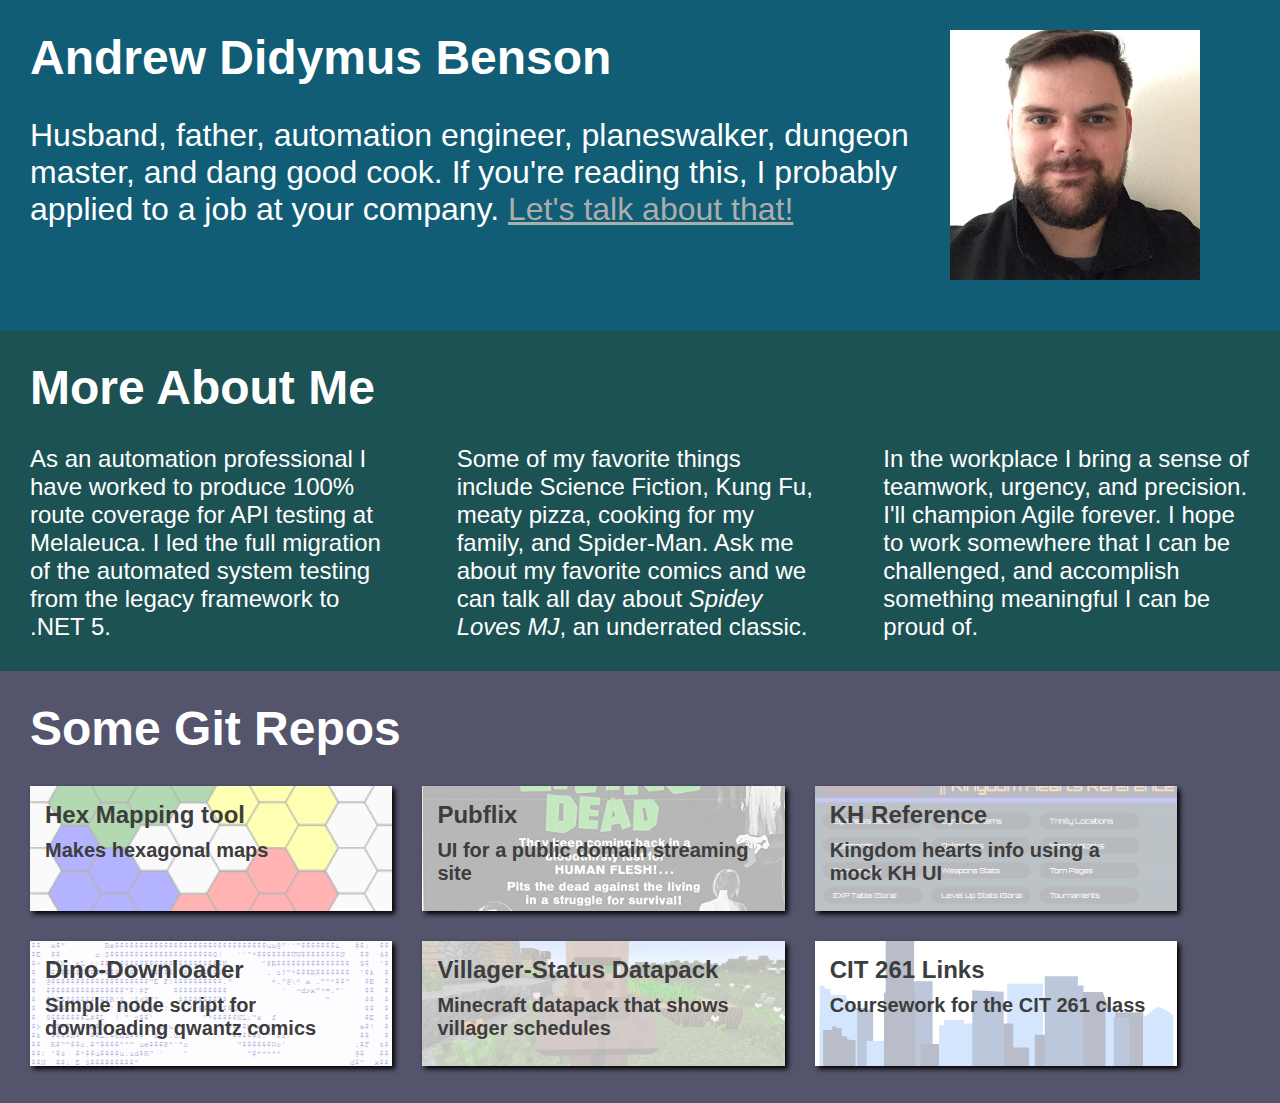
==== commit dc816ab4: "added villager datapack to splash page" ====
--- a/index.html
+++ b/index.html
@@ -26,13 +26,13 @@
         </div>
     </div>
     <div class="section projects">
-        <h2>Some Pet Projects</h2>
+        <h2>Some Git Repos</h2>
         <div class="cards">
             <div class="card" style="background-image:url(./img/hexmaps.PNG);">
                 <a href="./Hex-Mapping-Tool">
                 <div class="carddesc" >
                 <h3>Hex Mapping tool</h3>
-                    <p>WIP tool for creating hexagonal maps</p>
+                    <p>Makes hexagonal maps</p>
                 </div>
                 </a>
             </div>
@@ -40,7 +40,7 @@
                 <a href="./pubflix">
                 <div class="carddesc">
                 <h3>Pubflix</h3>
-                    <p>A public domain Netflix clone. Not intended as a real streaming service.</p>
+                    <p>UI for a public domain streaming site</p>
                 </div>
                 </a>
             </div>
@@ -48,7 +48,7 @@
                 <a href="./kh-tools">
                 <div class="carddesc">
                 <h3>KH Reference</h3>
-                    <p>CSS project to emulate Kingdom Hearts UI elements.</p>
+                    <p>Kingdom hearts info using a mock KH UI</p>
                 </div>
                 </a>
             </div>
@@ -57,19 +57,28 @@
 
                 <div class="carddesc">
                 <h3>Dino-Downloader</h3>
-                    <p>A NightmareJS demonstration used to download comics from qwantz.com</p>
+                    <p>Simple node script for downloading qwantz comics</p>
                 </div>
                 </a>
             </div>
-                        <div class="card" style="background-image:url(./img/moon2.svg);">
-                <a href="./cit261">
+            <div class="card" style="background-image:url(./img/Minecraft-Villagers.png);">
+                <a href="https://github.com/didymusbenson/Villager-Status">
+
                 <div class="carddesc">
-                <h3>CIT 261 Links</h3>
-                    <p>Coursework for CIT 261</p>
+                <h3>Villager-Status Datapack</h3>
+                    <p>Minecraft datapack that shows villager schedules</p>
                 </div>
                 </a>
             </div>
-
+                        <div class="card" style="background-image:url(./img/skyline.svg);">
+                <a href="./cit261/index.html">
+                <div class="carddesc">
+                <h3>CIT 261 Links</h3>
+                    <p>Coursework for the CIT 261 class</p>
+                </div>
+                </a>
+            </div>
+          
 
         </div>
     </div>
